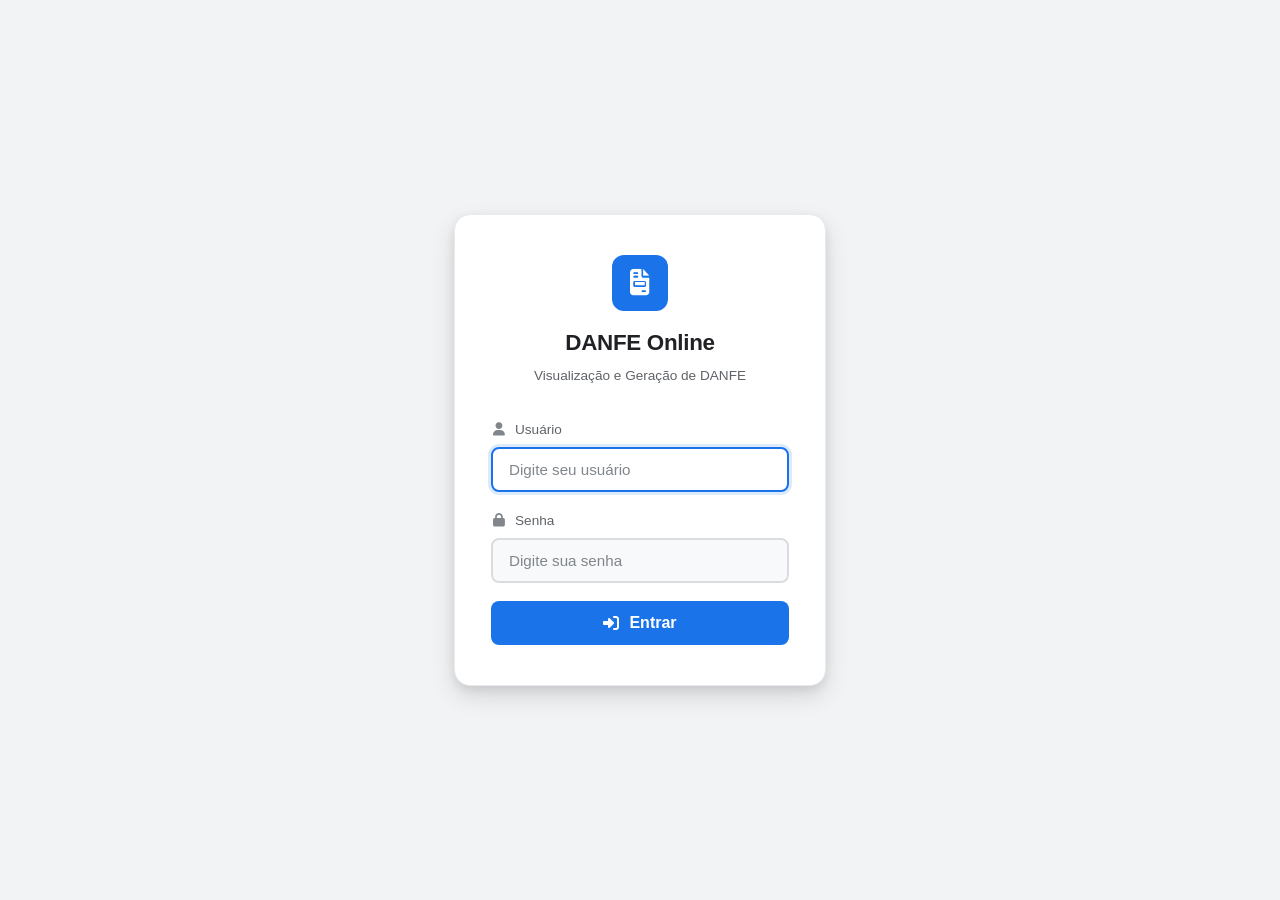
==== webapp/login.html @ b050593a "feat: replace HTTP Basic Auth with session-based login form - Rewrite auth.php to use PHP sessions i" ====
<!DOCTYPE html>
<html lang="pt-BR">
<head>
    <meta charset="UTF-8">
    <meta name="viewport" content="width=device-width, initial-scale=1.0">
    <meta name="theme-color" content="#1a73e8">
    <meta name="description" content="DANFE Online — Login">
    <title>DANFE Online — Login</title>
    <link rel="icon" href="data:image/svg+xml,<svg xmlns='http://www.w3.org/2000/svg' viewBox='0 0 100 100'><text y='.9em' font-size='90'>🔐</text></svg>">
    <link rel="stylesheet" href="https://cdnjs.cloudflare.com/ajax/libs/font-awesome/6.5.1/css/all.min.css">
    <link rel="stylesheet" href="styles.css">
</head>
<body class="login-page">

<div class="login-wrapper">
    <div class="login-card">

        <!-- Logo / Branding -->
        <div class="login-card__brand">
            <div class="login-card__logo">
                <i class="fa-solid fa-file-invoice"></i>
            </div>
            <h1 class="login-card__title">DANFE Online</h1>
            <p class="login-card__subtitle">Visualização e Geração de DANFE</p>
        </div>

        <!-- Error Messages -->
        <div class="login-error" id="login-error" style="display:none;">
            <i class="fa-solid fa-circle-exclamation"></i>
            <span id="login-error-text"></span>
        </div>

        <!-- Login Form -->
        <form class="login-form" method="POST" action="login.php" autocomplete="off">
            <input type="hidden" name="redirect" id="login-redirect" value="/">

            <div class="login-form__field">
                <label class="login-form__label" for="username">
                    <i class="fa-solid fa-user"></i> Usuário
                </label>
                <input
                    type="text"
                    id="username"
                    name="username"
                    class="login-form__input"
                    placeholder="Digite seu usuário"
                    autocomplete="username"
                    required
                    autofocus
                >
            </div>

            <div class="login-form__field">
                <label class="login-form__label" for="password">
                    <i class="fa-solid fa-lock"></i> Senha
                </label>
                <input
                    type="password"
                    id="password"
                    name="password"
                    class="login-form__input"
                    placeholder="Digite sua senha"
                    autocomplete="current-password"
                    required
                >
            </div>

            <button type="submit" class="login-form__submit">
                <i class="fa-solid fa-right-to-bracket"></i> Entrar
            </button>
        </form>

    </div>
</div>

<script>
(function() {
    // Set redirect from URL parameter
    const params = new URLSearchParams(window.location.search);
    const redirect = params.get('redirect') || '/';
    document.getElementById('login-redirect').value = redirect;

    // Show error message if present
    const error = params.get('error');
    const errorBox = document.getElementById('login-error');
    const errorText = document.getElementById('login-error-text');

    if (error === 'invalid') {
        errorText.textContent = 'Usuário ou senha inválidos. Tente novamente.';
        errorBox.style.display = 'flex';
    } else if (error === 'empty') {
        errorText.textContent = 'Preencha todos os campos.';
        errorBox.style.display = 'flex';
    }

    // Show logged-out message
    if (params.get('logged_out') === '1') {
        errorText.textContent = 'Você saiu da sua conta.';
        errorBox.style.display = 'flex';
        errorBox.classList.add('login-error--info');
    }
})();
</script>

</body>
</html>
---- webapp/styles.css ----
/* ============================================================
           CSS CUSTOM PROPERTIES
           ============================================================ */
        :root {
            --color-primary: #1a73e8;
            --color-primary-hover: #1557b0;
            --color-primary-light: #e8f0fe;
            --color-success: #0f9d58;
            --color-success-light: #e6f4ea;
            --color-warning: #f4b400;
            --color-warning-light: #fef7e0;
            --color-error: #db4437;
            --color-error-light: #fce8e6;
            --color-info: #4285f4;
            --color-info-light: #e8f0fe;
            --color-bg: #f1f3f4;
            --color-surface: #ffffff;
            --color-surface-alt: #f8f9fa;
            --color-text: #202124;
            --color-text-secondary: #5f6368;
            --color-text-muted: #80868b;
            --color-border: #dadce0;
            --color-border-light: #e8eaed;
            --shadow-xs: 0 1px 2px rgba(0,0,0,0.06);
            --shadow-sm: 0 1px 3px rgba(0,0,0,0.10), 0 1px 2px rgba(0,0,0,0.06);
            --shadow-md: 0 4px 6px rgba(0,0,0,0.10), 0 2px 4px rgba(0,0,0,0.06);
            --shadow-lg: 0 10px 25px rgba(0,0,0,0.12), 0 4px 10px rgba(0,0,0,0.08);
            --shadow-xl: 0 20px 50px rgba(0,0,0,0.18);
            --radius-xs: 4px;
            --radius-sm: 8px;
            --radius-md: 12px;
            --radius-lg: 16px;
            --radius-xl: 24px;
            --radius-full: 50%;
            --font-sans: -apple-system, BlinkMacSystemFont, 'Segoe UI', Roboto, Oxygen, Ubuntu, Cantarell, sans-serif;
            --font-mono: 'SF Mono', 'Fira Code', 'Fira Mono', 'Roboto Mono', 'Courier New', monospace;
            --transition-fast: 0.15s ease;
            --transition: 0.25s ease;
            --transition-slow: 0.4s ease;
            --max-width: 1100px;
            --header-height: 64px;
        }

        /* ============================================================
           DARK THEME
           ============================================================ */
        body.theme-dark {
            --color-primary: #8ab4f8;
            --color-primary-hover: #aecbfa;
            --color-primary-light: #1a2a4a;
            --color-success: #34a853;
            --color-success-light: #0d2818;
            --color-warning: #fdd663;
            --color-warning-light: #332b10;
            --color-error: #f28b82;
            --color-error-light: #3c1518;
            --color-info: #8ab4f8;
            --color-info-light: #1a2a4a;
            --color-bg: #0f0f1a;
            --color-surface: #1a1a2e;
            --color-surface-alt: #12122a;
            --color-text: #e8eaed;
            --color-text-secondary: #9aa0a6;
            --color-text-muted: #6e7681;
            --color-border: #2d2d4a;
            --color-border-light: #1e1e38;
            --shadow-xs: 0 1px 2px rgba(0,0,0,0.4);
            --shadow-sm: 0 1px 3px rgba(0,0,0,0.5), 0 1px 2px rgba(0,0,0,0.4);
            --shadow-md: 0 4px 6px rgba(0,0,0,0.5), 0 2px 4px rgba(0,0,0,0.4);
            --shadow-lg: 0 10px 25px rgba(0,0,0,0.6), 0 4px 10px rgba(0,0,0,0.5);
            --shadow-xl: 0 20px 50px rgba(0,0,0,0.7);
            color-scheme: dark;
        }

        /* ============================================================
           RESET & BASE
           ============================================================ */
        *, *::before, *::after { box-sizing: border-box; margin: 0; padding: 0; }

        html {
            font-size: 16px;
            -webkit-font-smoothing: antialiased;
            -moz-osx-font-smoothing: grayscale;
            scroll-behavior: smooth;
        }

        body {
            font-family: var(--font-sans);
            background: var(--color-bg);
            color: var(--color-text);
            line-height: 1.6;
            min-height: 100vh;
            display: flex;
            flex-direction: column;
        }

        /* ============================================================
           HEADER
           ============================================================ */
        .header {
            background: var(--color-surface);
            border-bottom: 1px solid var(--color-border);
            padding: 0 24px;
            height: var(--header-height);
            display: flex;
            align-items: center;
            gap: 14px;
            position: sticky;
            top: 0;
            z-index: 100;
            box-shadow: var(--shadow-xs);
        }

        .header__logo {
            width: 42px;
            height: 42px;
            background: var(--color-primary);
            border-radius: var(--radius-sm);
            display: flex;
            align-items: center;
            justify-content: center;
            color: white;
            font-size: 20px;
            flex-shrink: 0;
        }

        .header__title {
            font-size: 1.25rem;
            font-weight: 700;
            color: var(--color-text);
            letter-spacing: -0.3px;
        }

        .header__subtitle {
            font-size: 0.8rem;
            color: var(--color-text-secondary);
            font-weight: 400;
            display: block;
        }

        /* Header controls (theme + language) */
        .header__controls {
            display: flex;
            align-items: center;
            gap: 8px;
            margin-left: auto;
            flex-shrink: 0;
        }

        .theme-toggle {
            width: 38px;
            height: 38px;
            border: none;
            background: none;
            border-radius: var(--radius-full);
            cursor: pointer;
            display: flex;
            align-items: center;
            justify-content: center;
            font-size: 1.1rem;
            color: var(--color-text-secondary);
            transition: background var(--transition-fast), color var(--transition-fast);
        }

        .theme-toggle:hover {
            background: var(--color-bg);
            color: var(--color-text);
        }

        .lang-flags {
            display: flex;
            align-items: center;
            gap: 6px;
        }

        .lang-flag {
            width: 32px;
            height: 22px;
            border-radius: 4px;
            cursor: pointer;
            opacity: 0.45;
            transition: opacity var(--transition-fast), transform var(--transition-fast);
            object-fit: cover;
            border: 2px solid transparent;
        }

        .lang-flag:hover {
            opacity: 0.8;
            transform: scale(1.1);
        }

        .lang-flag--active {
            opacity: 1;
            border-color: transparent;
        }

        /* ============================================================
           MAIN CONTAINER
           ============================================================ */
        .container {
            max-width: var(--max-width);
            width: 100%;
            margin: 0 auto;
            padding: 24px 20px 40px;
            flex: 1;
        }

        /* ============================================================
           TAB NAVIGATION
           ============================================================ */
        .tab-nav {
            display: flex;
            gap: 4px;
            background: var(--color-surface);
            border-radius: var(--radius-md);
            padding: 4px;
            box-shadow: var(--shadow-sm);
            margin-bottom: 24px;
        }

        .tab-nav__btn {
            flex: 1;
            padding: 12px 20px;
            border: none;
            background: transparent;
            border-radius: var(--radius-sm);
            font-family: var(--font-sans);
            font-size: 0.925rem;
            font-weight: 500;
            color: var(--color-text-secondary);
            cursor: pointer;
            transition: all var(--transition-fast);
            display: flex;
            align-items: center;
            justify-content: center;
            gap: 8px;
            white-space: nowrap;
        }

        .tab-nav__btn:hover {
            background: var(--color-surface-alt);
            color: var(--color-text);
        }

        .tab-nav__btn--active {
            background: var(--color-primary);
            color: #fff;
            box-shadow: var(--shadow-sm);
        }

        .tab-nav__btn--active:hover {
            background: var(--color-primary-hover);
            color: #fff;
        }

        .tab-nav__icon { font-size: 1rem; }

        /* ============================================================
           TAB PANELS
           ============================================================ */
        .tab-panel { display: none; }
        .tab-panel--active { display: block; animation: fadeSlideIn 0.3s ease; }

        @keyframes fadeSlideIn {
            from { opacity: 0; transform: translateY(8px); }
            to { opacity: 1; transform: translateY(0); }
        }

        /* ============================================================
           CARDS
           ============================================================ */
        .card {
            background: var(--color-surface);
            border-radius: var(--radius-md);
            padding: 28px;
            box-shadow: var(--shadow-sm);
            border: 1px solid var(--color-border-light);
        }

        .card + .card { margin-top: 20px; }

        .card__title {
            font-size: 1.05rem;
            font-weight: 600;
            margin-bottom: 20px;
            display: flex;
            align-items: center;
            gap: 10px;
            color: var(--color-text);
        }

        .card__title i { color: var(--color-primary); font-size: 1.1rem; }

        /* ============================================================
           INPUT GROUPS
           ============================================================ */
        .input-group {
            display: flex;
            gap: 12px;
            align-items: flex-end;
            flex-wrap: wrap;
        }

        .input-wrapper {
            flex: 1;
            min-width: 280px;
        }

        .input-wrapper__label {
            display: block;
            font-size: 0.85rem;
            font-weight: 500;
            color: var(--color-text-secondary);
            margin-bottom: 6px;
        }

        .input-wrapper__hint {
            font-size: 0.75rem;
            color: var(--color-text-muted);
            margin-top: 6px;
            display: flex;
            align-items: center;
            gap: 6px;
        }

        .input--chave {
            width: 100%;
            padding: 13px 16px;
            border: 2px solid var(--color-border);
            border-radius: var(--radius-sm);
            font-family: var(--font-mono);
            font-size: 1.1rem;
            letter-spacing: 2px;
            color: var(--color-text);
            background: var(--color-surface-alt);
            transition: border-color var(--transition-fast), box-shadow var(--transition-fast);
            outline: none;
        }

        .input--chave:focus {
            border-color: var(--color-primary);
            box-shadow: 0 0 0 3px rgba(26,115,232,0.15);
            background: var(--color-surface);
        }

        .input--chave--error {
            border-color: var(--color-error);
            animation: shake 0.4s ease;
        }

        .input--chave--error:focus {
            box-shadow: 0 0 0 3px rgba(219,68,55,0.15);
        }

        .input--chave--valid {
            border-color: var(--color-success);
        }

        .input--chave--valid:focus {
            box-shadow: 0 0 0 3px rgba(15,157,88,0.15);
        }

        @keyframes shake {
            0%, 100% { transform: translateX(0); }
            20% { transform: translateX(-6px); }
            40% { transform: translateX(6px); }
            60% { transform: translateX(-4px); }
            80% { transform: translateX(4px); }
        }

        .digit-counter {
            display: inline-flex;
            align-items: center;
            gap: 6px;
            font-size: 0.8rem;
            font-weight: 500;
            padding: 4px 10px;
            border-radius: var(--radius-xl);
            transition: all var(--transition-fast);
        }

        .digit-counter--incomplete { background: var(--color-warning-light); color: #b06000; }
        .digit-counter--complete { background: var(--color-success-light); color: var(--color-success); }

        /* ============================================================
           BUTTONS
           ============================================================ */
        .btn {
            display: inline-flex;
            align-items: center;
            justify-content: center;
            gap: 8px;
            padding: 12px 24px;
            border: none;
            border-radius: var(--radius-sm);
            font-family: var(--font-sans);
            font-size: 0.925rem;
            font-weight: 500;
            cursor: pointer;
            transition: all var(--transition-fast);
            text-decoration: none;
            white-space: nowrap;
            line-height: 1.4;
        }

        .btn:active { transform: scale(0.97); }

        .btn--primary {
            background: var(--color-primary);
            color: #fff;
        }
        .btn--primary:hover { background: var(--color-primary-hover); box-shadow: var(--shadow-md); }
        .btn--primary:disabled { background: #a8c8f0; cursor: not-allowed; box-shadow: none; }
        body.theme-dark .btn--primary:disabled { background: #3a3a6a; color: #888; }

        .btn--secondary {
            background: var(--color-surface);
            color: var(--color-text);
            border: 2px solid var(--color-border);
        }
        .btn--secondary:hover { background: var(--color-surface-alt); border-color: var(--color-text-muted); }

        .btn--success {
            background: var(--color-success);
            color: #fff;
        }
        .btn--success:hover { background: #0b8043; box-shadow: var(--shadow-md); }

        .btn--icon {
            width: 42px;
            height: 42px;
            padding: 0;
            border-radius: var(--radius-full);
            background: var(--color-surface);
            border: 2px solid var(--color-border);
            color: var(--color-text-secondary);
            font-size: 1rem;
        }
        .btn--icon:hover { background: var(--color-surface-alt); color: var(--color-text); }

        .btn--sm { padding: 8px 16px; font-size: 0.85rem; }

        /* ============================================================
           DROP ZONE
           ============================================================ */
        .drop-zone {
            border: 3px dashed var(--color-border);
            border-radius: var(--radius-md);
            padding: 48px 24px;
            text-align: center;
            cursor: pointer;
            transition: all var(--transition);
            background: var(--color-surface-alt);
            position: relative;
        }

        .drop-zone:hover,
        .drop-zone--dragover {
            border-color: var(--color-primary);
            background: var(--color-primary-light);
            transform: translateY(-1px);
        }

        .drop-zone--dragover {
            border-style: solid;
            box-shadow: var(--shadow-md);
        }

        .drop-zone__icon {
            font-size: 3rem;
            color: var(--color-primary);
            margin-bottom: 16px;
            display: block;
            transition: transform var(--transition);
        }

        .drop-zone--dragover .drop-zone__icon { transform: scale(1.1); }

        .drop-zone__text {
            font-size: 1.05rem;
            font-weight: 500;
            color: var(--color-text);
            margin-bottom: 6px;
        }

        .drop-zone__subtext {
            font-size: 0.85rem;
            color: var(--color-text-secondary);
        }

        .drop-zone__file-info {
            margin-top: 16px;
            padding: 10px 16px;
            background: var(--color-success-light);
            color: var(--color-success);
            border-radius: var(--radius-sm);
            font-weight: 500;
            font-size: 0.9rem;
            display: none;
            align-items: center;
            gap: 8px;
            justify-content: center;
        }

        .drop-zone__file-info--visible { display: flex; }

        /* ============================================================
           PDF VIEWER
           ============================================================ */
        .pdf-section {
            display: none;
            animation: fadeSlideIn 0.4s ease;
        }

        .pdf-section--visible { display: block; }

        .pdf-section__header {
            display: flex;
            align-items: center;
            justify-content: space-between;
            flex-wrap: wrap;
            gap: 12px;
            margin-bottom: 16px;
        }

        .pdf-section__title {
            font-size: 1.05rem;
            font-weight: 600;
            display: flex;
            align-items: center;
            gap: 8px;
        }

        .download-bar {
            display: flex;
            align-items: center;
            gap: 14px;
            background: var(--color-success-light);
            border: 1px solid var(--color-success);
            border-radius: var(--radius-md);
            padding: 14px 20px;
            flex-wrap: wrap;
        }

        .download-bar__icon {
            font-size: 1.8rem;
            color: var(--color-success);
            flex-shrink: 0;
        }

        .download-bar__info {
            flex: 1;
            min-width: 150px;
        }

        .download-bar__filename {
            font-weight: 600;
            font-size: 0.92rem;
            color: var(--color-text);
            word-break: break-all;
        }

        .download-bar__status {
            font-size: 0.8rem;
            color: var(--color-success);
            font-weight: 500;
        }

        @media (max-width: 600px) {
            .download-bar {
                flex-direction: column;
                align-items: flex-start;
                gap: 10px;
            }
        }

        /* ============================================================
           MODAL (CAMERA)
           ============================================================ */
        .modal {
            display: none;
            position: fixed;
            inset: 0;
            z-index: 1000;
            align-items: center;
            justify-content: center;
        }

        .modal--visible {
            display: flex;
            animation: fadeIn 0.25s ease;
        }

        .modal__backdrop {
            position: absolute;
            inset: 0;
            background: rgba(0,0,0,0.6);
            backdrop-filter: blur(4px);
        }

        .modal__content {
            position: relative;
            background: var(--color-surface);
            border-radius: var(--radius-lg);
            box-shadow: var(--shadow-xl);
            width: 95%;
            max-width: 560px;
            max-height: 90vh;
            overflow-y: auto;
            padding: 0;
            animation: scaleIn 0.3s ease;
        }

        @keyframes fadeIn { from { opacity: 0; } to { opacity: 1; } }
        @keyframes scaleIn { from { opacity: 0; transform: scale(0.95); } to { opacity: 1; transform: scale(1); } }

        .modal__header {
            padding: 16px 20px;
            display: flex;
            align-items: center;
            justify-content: space-between;
            border-bottom: 1px solid var(--color-border-light);
        }

        .modal__title {
            font-size: 1rem;
            font-weight: 600;
            display: flex;
            align-items: center;
            gap: 8px;
        }

        .modal__close {
            width: 36px;
            height: 36px;
            border: none;
            background: transparent;
            border-radius: var(--radius-full);
            cursor: pointer;
            font-size: 1.2rem;
            color: var(--color-text-secondary);
            display: flex;
            align-items: center;
            justify-content: center;
            transition: all var(--transition-fast);
        }
        .modal__close:hover { background: var(--color-surface-alt); color: var(--color-text); }

        .modal__body { padding: 20px; }

        .camera-container {
            width: 100%;
            border-radius: var(--radius-sm);
            overflow: hidden;
            background: #000;
        }

        .camera-container video {
            width: 100%;
            display: block;
            border-radius: var(--radius-sm);
            transition: transform 0.15s ease;
        }

        #camera-reader {
            width: 100%;
            min-height: 290px;
            position: relative;
        }

        #camera-reader .drawingBuffer {
            display: none;
        }

        .camera-zoom {
            display: flex;
            align-items: center;
            gap: 8px;
            margin-top: 14px;
            padding: 0 4px;
        }

        .camera-zoom__icon {
            font-size: 0.85rem;
            color: var(--color-text-secondary);
            flex-shrink: 0;
        }

        .camera-zoom__slider {
            flex: 1;
            height: 6px;
            -webkit-appearance: none;
            appearance: none;
            background: var(--color-border);
            border-radius: 3px;
            outline: none;
            cursor: pointer;
        }

        .camera-zoom__slider::-webkit-slider-thumb {
            -webkit-appearance: none;
            width: 18px;
            height: 18px;
            border-radius: 50%;
            background: var(--color-primary);
            cursor: pointer;
            border: 2px solid var(--color-surface);
            box-shadow: var(--shadow-xs);
        }

        .camera-zoom__slider::-moz-range-thumb {
            width: 18px;
            height: 18px;
            border-radius: 50%;
            background: var(--color-primary);
            cursor: pointer;
            border: 2px solid var(--color-surface);
        }

        .camera-zoom__value {
            font-size: 0.82rem;
            font-weight: 600;
            color: var(--color-text-secondary);
            min-width: 36px;
            text-align: center;
            flex-shrink: 0;
        }

        .camera-controls {
            display: flex;
            gap: 10px;
            margin-top: 16px;
            justify-content: center;
            flex-wrap: wrap;
        }

        .camera-status {
            text-align: center;
            margin-top: 12px;
            font-size: 0.85rem;
            color: var(--color-text-secondary);
            min-height: 20px;
        }

        /* ============================================================
           LOADING OVERLAY
           ============================================================ */
        .loading-overlay {
            display: none;
            position: fixed;
            inset: 0;
            z-index: 1100;
            background: rgba(255,255,255,0.85);
            backdrop-filter: blur(4px);
            align-items: center;
            justify-content: center;
            flex-direction: column;
            gap: 20px;
        }

        .loading-overlay--visible { display: flex; }

        .spinner {
            width: 48px;
            height: 48px;
            border: 4px solid var(--color-border);
            border-top-color: var(--color-primary);
            border-radius: var(--radius-full);
            animation: spin 0.8s linear infinite;
        }

        @keyframes spin { to { transform: rotate(360deg); } }

        .loading-text {
            font-size: 1rem;
            font-weight: 500;
            color: var(--color-text);
        }

        /* ============================================================
           TOAST NOTIFICATIONS
           ============================================================ */
        .toast-container {
            position: fixed;
            bottom: 24px;
            right: 24px;
            z-index: 1200;
            display: flex;
            flex-direction: column-reverse;
            gap: 10px;
            max-width: 420px;
            width: calc(100% - 48px);
        }

        .toast {
            padding: 14px 18px;
            border-radius: var(--radius-sm);
            box-shadow: var(--shadow-lg);
            display: flex;
            align-items: flex-start;
            gap: 12px;
            font-size: 0.9rem;
            line-height: 1.5;
            animation: toastSlideIn 0.35s ease;
            cursor: pointer;
            border-left: 4px solid transparent;
        }

        @keyframes toastSlideIn {
            from { opacity: 0; transform: translateX(80px); }
            to { opacity: 1; transform: translateX(0); }
        }

        .toast--removing {
            animation: toastSlideOut 0.3s ease forwards;
        }

        @keyframes toastSlideOut {
            from { opacity: 1; transform: translateX(0); }
            to { opacity: 0; transform: translateX(80px); }
        }

        .toast--success { background: #e6f4ea; color: #0b5e2e; border-left-color: var(--color-success); }
        .toast--error { background: #fce8e6; color: #a50e0e; border-left-color: var(--color-error); }
        .toast--warning { background: #fef7e0; color: #7a5d00; border-left-color: var(--color-warning); }
        .toast--info { background: #e8f0fe; color: #174ea6; border-left-color: var(--color-info); }

        .toast__icon { font-size: 1.1rem; flex-shrink: 0; margin-top: 1px; }
        .toast__text { flex: 1; }
        .toast__close {
            background: none;
            border: none;
            cursor: pointer;
            color: inherit;
            opacity: 0.5;
            font-size: 1rem;
            padding: 0;
            line-height: 1;
            flex-shrink: 0;
        }
        .toast__close:hover { opacity: 1; }

        /* ============================================================
           FALLBACK UI
           ============================================================ */
        .fallback-box {
            display: none;
            padding: 20px;
            background: var(--color-warning-light);
            border: 1px solid #fde293;
            border-radius: var(--radius-sm);
            margin-top: 16px;
            animation: fadeSlideIn 0.3s ease;
        }

        .fallback-box--visible { display: block; }

        .fallback-box__title {
            font-weight: 600;
            color: #7a5d00;
            margin-bottom: 10px;
            display: flex;
            align-items: center;
            gap: 8px;
        }

        .fallback-box__text {
            font-size: 0.9rem;
            color: #5f4b00;
            line-height: 1.6;
        }

        .fallback-box__link {
            display: inline-block;
            margin-top: 10px;
            color: var(--color-primary);
            font-weight: 500;
            text-decoration: none;
        }

        .fallback-box__link:hover { text-decoration: underline; }

        /* ============================================================
           RESPONSIVE
           ============================================================ */
        @media (max-width: 768px) {
            .container { padding: 16px 12px 32px; }
            .card { padding: 20px 16px; }
            .tab-nav__btn { padding: 10px 14px; font-size: 0.85rem; }
            .tab-nav__btn span.tab-nav__label { display: none; }
            .tab-nav__icon { font-size: 1.2rem; }
            .input--chave { font-size: 0.95rem; letter-spacing: 1px; padding: 12px 14px; }
            .input-group { flex-direction: column; }
            .btn { width: 100%; justify-content: center; }
            .pdf-section__header { flex-direction: column; }
            .modal__content { width: 98%; max-width: none; border-radius: var(--radius-md); }
            .toast-container { bottom: 16px; right: 16px; left: 16px; max-width: none; width: auto; }
        }

        @media (max-width: 480px) {
            .header { padding: 0 12px; }
            .header__title { font-size: 1.05rem; }
            .header__subtitle { font-size: 0.7rem; }
            .card__title { font-size: 0.95rem; }
            .drop-zone { padding: 32px 16px; }
            .drop-zone__icon { font-size: 2.5rem; }
        }

        /* ============================================================
           ACCESSIBILITY & PRINT
           ============================================================ */
        .sr-only {
            position: absolute; width: 1px; height: 1px;
            padding: 0; margin: -1px; overflow: hidden;
            clip: rect(0,0,0,0); white-space: nowrap; border: 0;
        }

        @media print {
            .header, .tab-nav, .card, .btn, .toast-container, .loading-overlay, .modal { display: none !important; }
            .pdf-viewer-wrapper { box-shadow: none; border: none; }
            .pdf-viewer { height: auto; min-height: auto; }
            .container { max-width: 100%; padding: 0; }
        }

        /* Hide html5-qrcode internal elements we don't need */
        #camera-reader button { display: none !important; }

        /* =====================================================
           HELP SECTION — "Como obter o XML"
           ===================================================== */
        .help-section {
            margin-top: 20px;
            border: 1px solid var(--color-border);
            border-radius: var(--radius-sm);
            overflow: hidden;
            background: var(--color-surface);
        }

        .help-section__toggle {
            display: flex;
            align-items: center;
            gap: 10px;
            width: 100%;
            padding: 14px 18px;
            background: none;
            border: none;
            cursor: pointer;
            font-size: 0.95rem;
            font-weight: 600;
            color: var(--color-text);
            text-align: left;
            transition: background var(--transition);
        }

        .help-section__toggle:hover {
            background: var(--color-bg);
        }

        .help-section__toggle .fa-circle-question {
            color: var(--color-primary);
            font-size: 1.1rem;
        }

        .help-section__arrow {
            margin-left: auto;
            transition: transform 0.25s ease;
        }

        .help-section__toggle[aria-expanded="true"] .help-section__arrow {
            transform: rotate(180deg);
        }

        .help-section__content {
            max-height: 0;
            overflow: hidden;
            transition: max-height 0.35s ease, padding 0.35s ease;
            padding: 0 18px;
        }

        .help-section__content--open {
            max-height: 600px;
            padding: 0 18px 16px;
        }

        .help-section__intro {
            font-size: 0.9rem;
            color: var(--color-text-secondary);
            margin: 0 0 12px;
        }

        .help-section__list {
            margin: 0 0 12px 20px;
            padding: 0;
            font-size: 0.88rem;
            line-height: 1.7;
            color: var(--color-text);
        }

        .help-section__list li {
            margin-bottom: 6px;
        }

        .help-section__list a {
            color: var(--color-primary);
            text-decoration: none;
            font-weight: 500;
        }

        .help-section__list a:hover {
            text-decoration: underline;
        }

        .help-section__tip {
            display: flex;
            align-items: flex-start;
            gap: 8px;
            font-size: 0.88rem;
            color: var(--color-primary-dark);
            background: #e8f0fe;
            border-radius: var(--radius-sm);
            padding: 10px 14px;
            margin: 0;
        }

        .help-section__tip .fa-lightbulb {
            flex-shrink: 0;
            margin-top: 1px;
        }

        /* =====================================================
           SCAN KEY SECTION (Upload tab)
           ===================================================== */
        .scan-key-section {
            margin-top: 20px;
            padding: 16px 18px;
            background: var(--color-surface-alt);
            border: 1px solid var(--color-border-light);
            border-radius: var(--radius-sm);
        }

        .scan-key-section__header {
            display: flex;
            align-items: center;
            gap: 8px;
            font-weight: 600;
            font-size: 0.92rem;
            color: var(--color-text);
            margin-bottom: 4px;
        }

        .scan-key-section__header .fa-qrcode {
            color: var(--color-primary);
        }

        .scan-key-section__desc {
            font-size: 0.82rem;
            color: var(--color-text-secondary);
            margin: 0 0 10px;
        }

        .scanned-key-display {
            display: flex;
            align-items: center;
            gap: 10px;
            flex: 1;
            min-width: 0;
        }

        .scanned-key-display__icon {
            color: var(--color-success);
            font-size: 1.1rem;
            flex-shrink: 0;
        }

        .scanned-key-display__key {
            font-family: var(--font-mono);
            font-size: 0.78rem;
            background: var(--color-bg);
            padding: 6px 10px;
            border-radius: var(--radius-xs);
            color: var(--color-text);
            word-break: break-all;
            flex: 1;
            min-width: 0;
            border: 1px solid var(--color-border-light);
        }

        /* =====================================================
           NF-E LINKS DIRECTORY — National Banner
           ===================================================== */
        .nfe-national-banner {
            position: relative;
            border: 2px solid var(--color-primary);
            background: var(--color-primary-light);
            overflow: hidden;
        }

        .nfe-national-banner__badge {
            display: inline-flex;
            align-items: center;
            gap: 6px;
            background: var(--color-primary);
            color: #fff;
            font-size: 0.7rem;
            font-weight: 700;
            padding: 4px 12px;
            border-radius: var(--radius-xl);
            letter-spacing: 0.5px;
            margin-bottom: 8px;
        }

        .nfe-national-banner__desc {
            font-size: 0.88rem;
            color: var(--color-text-secondary);
            line-height: 1.6;
            margin-bottom: 16px;
            max-width: 700px;
        }

        .nfe-national-banner__link {
            display: inline-flex;
            align-items: center;
            gap: 10px;
            padding: 12px 22px;
            background: var(--color-primary);
            color: #fff;
            border-radius: var(--radius-sm);
            text-decoration: none;
            font-weight: 600;
            font-size: 0.95rem;
            transition: all var(--transition-fast);
        }

        .nfe-national-banner__link:hover {
            background: var(--color-primary-hover);
            box-shadow: var(--shadow-md);
            text-decoration: none;
            color: #fff;
        }

        .nfe-national-banner__url {
            font-size: 0.75rem;
            opacity: 0.8;
            font-weight: 400;
            margin-left: 4px;
        }

        /* =====================================================
           NF-E FILTER
           ===================================================== */
        .nfe-filter-wrapper {
            position: relative;
            margin-bottom: 12px;
        }

        .nfe-filter-wrapper__icon {
            position: absolute;
            left: 14px;
            top: 50%;
            transform: translateY(-50%);
            color: var(--color-text-muted);
            font-size: 0.95rem;
            pointer-events: none;
            z-index: 1;
        }

        .nfe-filter-wrapper__input {
            width: 100%;
            padding: 11px 42px 11px 40px;
            border: 2px solid var(--color-border);
            border-radius: var(--radius-sm);
            font-family: var(--font-sans);
            font-size: 0.9rem;
            color: var(--color-text);
            background: var(--color-surface);
            transition: border-color var(--transition-fast), box-shadow var(--transition-fast);
            outline: none;
        }

        .nfe-filter-wrapper__input:focus {
            border-color: var(--color-primary);
            box-shadow: 0 0 0 3px rgba(26,115,232,0.12);
        }

        .nfe-filter-wrapper__input::placeholder {
            color: var(--color-text-muted);
        }

        .nfe-filter-wrapper__clear {
            position: absolute;
            right: 10px;
            top: 50%;
            transform: translateY(-50%);
            background: none;
            border: none;
            cursor: pointer;
            color: var(--color-text-muted);
            font-size: 0.95rem;
            padding: 4px 8px;
            border-radius: var(--radius-full);
            display: flex;
            align-items: center;
            justify-content: center;
            transition: all var(--transition-fast);
        }

        .nfe-filter-wrapper__clear:hover {
            color: var(--color-text);
            background: var(--color-border-light);
        }

        .nfe-filter-wrapper__results {
            font-size: 0.8rem;
            color: var(--color-text-secondary);
            margin-bottom: 12px;
        }

        .nfe-filter-wrapper__results span:first-child {
            font-weight: 700;
            color: var(--color-primary);
        }

        /* =====================================================
           NF-E LINKS TABLE
           ===================================================== */
        .nfe-table-container {
            overflow-x: auto;
            margin: 0 -4px;
            border-radius: var(--radius-sm);
        }

        .nfe-links-table {
            width: 100%;
            border-collapse: collapse;
            font-size: 0.88rem;
            min-width: 600px;
        }

        .nfe-links-table thead {
            background: var(--color-surface-alt);
            position: sticky;
            top: 0;
            z-index: 2;
        }

        .nfe-links-table th {
            text-align: left;
            padding: 10px 14px;
            font-weight: 600;
            font-size: 0.78rem;
            color: var(--color-text-secondary);
            text-transform: uppercase;
            letter-spacing: 0.4px;
            border-bottom: 2px solid var(--color-border);
            white-space: nowrap;
        }

        .nfe-links-table td {
            padding: 10px 14px;
            border-bottom: 1px solid var(--color-border-light);
            vertical-align: middle;
        }

        .nfe-links-table tbody tr {
            transition: background var(--transition-fast);
        }

        .nfe-links-table tbody tr:hover {
            background: var(--color-surface-alt);
        }

        .nfe-estado-badge {
            display: inline-block;
            padding: 2px 8px;
            border-radius: var(--radius-xs);
            font-size: 0.75rem;
            font-weight: 600;
            background: var(--color-info-light);
            color: var(--color-info);
            letter-spacing: 0.3px;
        }

        .nfe-sistema-tag {
            display: inline-block;
            padding: 2px 10px;
            border-radius: var(--radius-xs);
            font-size: 0.75rem;
            font-weight: 500;
            background: var(--color-bg);
            color: var(--color-text-secondary);
            white-space: nowrap;
        }

        .nfe-sistema-tag--ginfes {
            background: #e8f5e9;
            color: #2e7d32;
        }

        .nfe-sistema-tag--capital {
            background: #fff3e0;
            color: #e65100;
        }

        .nfe-link-btn {
            display: inline-flex;
            align-items: center;
            gap: 6px;
            padding: 5px 12px;
            border-radius: var(--radius-xs);
            font-size: 0.8rem;
            font-weight: 500;
            background: var(--color-primary);
            color: #fff;
            text-decoration: none;
            white-space: nowrap;
            transition: all var(--transition-fast);
        }

        .nfe-link-btn:hover {
            background: var(--color-primary-hover);
            text-decoration: none;
            color: #fff;
            box-shadow: var(--shadow-sm);
        }

        /* =====================================================
           NF-E EMPTY STATE
           ===================================================== */
        .nfe-empty-state {
            text-align: center;
            padding: 24px 16px;
            color: var(--color-text-muted);
            font-size: 0.9rem;
        }

        .nfe-empty-state i {
            font-size: 1.5rem;
            display: block;
            margin-bottom: 8px;
            opacity: 0.6;
        }

        /* =====================================================
           NF-E GINFES TIP
           ===================================================== */
        .nfe-ginfes-tip {
            margin-top: 16px;
            padding: 12px 16px;
            background: var(--color-info-light);
            border-radius: var(--radius-sm);
            font-size: 0.84rem;
            color: var(--color-text-secondary);
            line-height: 1.6;
            display: flex;
            align-items: flex-start;
            gap: 10px;
        }

        .nfe-ginfes-tip i {
            color: var(--color-info);
            flex-shrink: 0;
            margin-top: 2px;
            font-size: 1rem;
        }

        .nfe-ginfes-tip code {
            background: var(--color-bg);
            padding: 1px 6px;
            border-radius: 3px;
            font-family: var(--font-mono);
            font-size: 0.82rem;
            white-space: nowrap;
        }

        /* =====================================================
           DARK THEME OVERRIDES — NF-e Directory
           ===================================================== */
        body.theme-dark .nfe-sistema-tag--ginfes {
            background: #1b3a1b;
            color: #81c784;
        }

        body.theme-dark .nfe-sistema-tag--capital {
            background: #3a2a10;
            color: #ffb74d;
        }

        body.theme-dark .nfe-national-banner {
            background: var(--color-primary-light);
            border-color: var(--color-primary);
        }

        body.theme-dark .nfe-ginfes-tip {
            background: var(--color-info-light);
        }

        body.theme-dark .nfe-ginfes-tip code {
            background: var(--color-surface);
        }

        /* =====================================================
           RESPONSIVE — NF-e Table
           ===================================================== */
        @media (max-width: 768px) {
            .nfe-links-table {
                font-size: 0.82rem;
                min-width: 500px;
            }

            .nfe-links-table th,
            .nfe-links-table td {
                padding: 8px 10px;
            }

            .nfe-national-banner__link {
                width: 100%;
                justify-content: center;
                text-align: center;
            }

            .nfe-ginfes-tip {
                flex-direction: column;
                gap: 6px;
            }

            .nfe-link-btn {
                padding: 6px 10px;
                font-size: 0.75rem;
            }
        }

        @media (max-width: 480px) {
            .nfe-national-banner__badge {
                font-size: 0.65rem;
                padding: 3px 10px;
            }

            .nfe-national-banner__url {
                display: block;
                margin-left: 0;
                margin-top: 2px;
            }
        }

        /* =====================================================
           LOGIN PAGE
           ===================================================== */
        .login-page {
            display: flex;
            align-items: center;
            justify-content: center;
            min-height: 100vh;
            background: var(--color-bg);
        }

        .login-wrapper {
            width: 100%;
            max-width: 420px;
            padding: 24px;
        }

        .login-card {
            background: var(--color-surface);
            border-radius: var(--radius-lg);
            padding: 40px 36px;
            box-shadow: var(--shadow-lg);
            border: 1px solid var(--color-border-light);
            animation: fadeSlideIn 0.4s ease;
        }

        .login-card__brand {
            text-align: center;
            margin-bottom: 32px;
        }

        .login-card__logo {
            width: 56px;
            height: 56px;
            background: var(--color-primary);
            border-radius: var(--radius-md);
            display: inline-flex;
            align-items: center;
            justify-content: center;
            color: #fff;
            font-size: 26px;
            margin-bottom: 14px;
        }

        .login-card__title {
            font-size: 1.4rem;
            font-weight: 700;
            color: var(--color-text);
            letter-spacing: -0.3px;
            margin-bottom: 4px;
        }

        .login-card__subtitle {
            font-size: 0.85rem;
            color: var(--color-text-secondary);
        }

        /* Login error banner */
        .login-error {
            display: flex;
            align-items: flex-start;
            gap: 10px;
            padding: 12px 16px;
            background: var(--color-error-light);
            color: var(--color-error);
            border-radius: var(--radius-sm);
            font-size: 0.88rem;
            font-weight: 500;
            margin-bottom: 20px;
            animation: fadeSlideIn 0.3s ease;
        }

        .login-error i {
            flex-shrink: 0;
            margin-top: 1px;
        }

        .login-error--info {
            background: var(--color-info-light);
            color: var(--color-info);
        }

        /* Login form */
        .login-form__field {
            margin-bottom: 18px;
        }

        .login-form__label {
            display: flex;
            align-items: center;
            gap: 8px;
            font-size: 0.85rem;
            font-weight: 500;
            color: var(--color-text-secondary);
            margin-bottom: 6px;
        }

        .login-form__label i {
            color: var(--color-text-muted);
            font-size: 0.85rem;
            width: 16px;
            text-align: center;
        }

        .login-form__input {
            width: 100%;
            padding: 12px 16px;
            border: 2px solid var(--color-border);
            border-radius: var(--radius-sm);
            font-family: var(--font-sans);
            font-size: 0.95rem;
            color: var(--color-text);
            background: var(--color-surface-alt);
            transition: border-color var(--transition-fast), box-shadow var(--transition-fast);
            outline: none;
        }

        .login-form__input:focus {
            border-color: var(--color-primary);
            box-shadow: 0 0 0 3px rgba(26,115,232,0.15);
            background: var(--color-surface);
        }

        .login-form__input::placeholder {
            color: var(--color-text-muted);
        }

        .login-form__submit {
            width: 100%;
            padding: 13px 24px;
            border: none;
            border-radius: var(--radius-sm);
            font-family: var(--font-sans);
            font-size: 1rem;
            font-weight: 600;
            cursor: pointer;
            background: var(--color-primary);
            color: #fff;
            display: flex;
            align-items: center;
            justify-content: center;
            gap: 10px;
            transition: all var(--transition-fast);
            margin-top: 6px;
        }

        .login-form__submit:hover {
            background: var(--color-primary-hover);
            box-shadow: var(--shadow-md);
        }

        .login-form__submit:active {
            transform: scale(0.97);
        }

        @media (max-width: 480px) {
            .login-card {
                padding: 28px 20px;
            }
            .login-card__logo {
                width: 48px;
                height: 48px;
                font-size: 22px;
            }
            .login-card__title {
                font-size: 1.2rem;
            }
        }

        /* =====================================================
           HEADER LOGOUT BUTTON
           ===================================================== */
        .header__logout {
            width: 38px;
            height: 38px;
            border: none;
            background: none;
            border-radius: var(--radius-full);
            cursor: pointer;
            display: flex;
            align-items: center;
            justify-content: center;
            font-size: 1rem;
            color: var(--color-text-secondary);
            transition: background var(--transition-fast), color var(--transition-fast);
            text-decoration: none;
        }

        .header__logout:hover {
            background: var(--color-error-light);
            color: var(--color-error);
        }
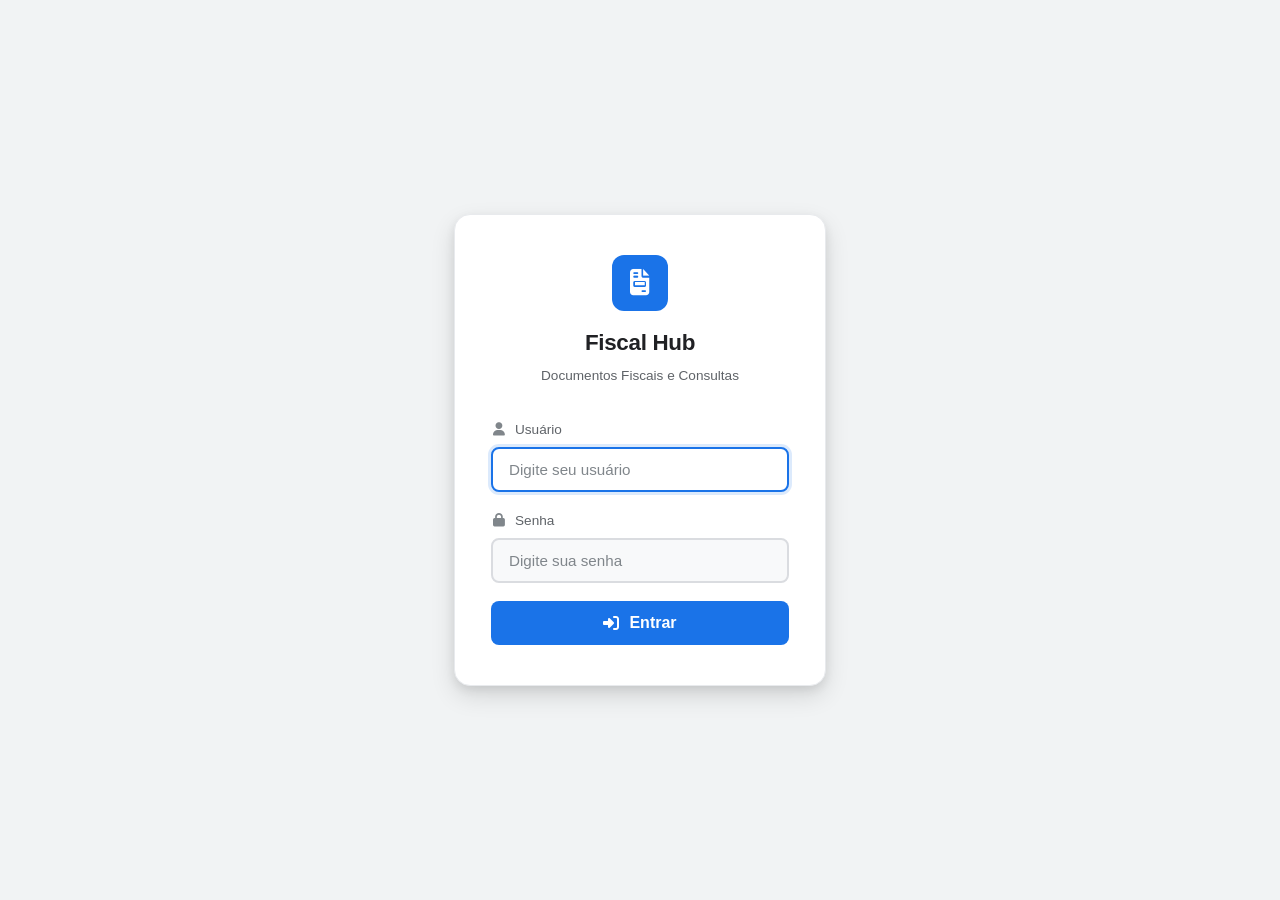
==== commit c96277d8: "feat: rebrand as Fiscal Hub and add CNPJá result pagination - Rebrand "DANFE Online" to "Fiscal Hub"" ====
--- a/webapp/login.html
+++ b/webapp/login.html
@@ -4,8 +4,8 @@
     <meta charset="UTF-8">
     <meta name="viewport" content="width=device-width, initial-scale=1.0">
     <meta name="theme-color" content="#1a73e8">
-    <meta name="description" content="DANFE Online — Login">
-    <title>DANFE Online — Login</title>
+    <meta name="description" content="Fiscal Hub — Login">
+    <title>Fiscal Hub — Login</title>
     <link rel="icon" href="data:image/svg+xml,<svg xmlns='http://www.w3.org/2000/svg' viewBox='0 0 100 100'><text y='.9em' font-size='90'>🔐</text></svg>">
     <link rel="stylesheet" href="https://cdnjs.cloudflare.com/ajax/libs/font-awesome/6.5.1/css/all.min.css">
     <link rel="stylesheet" href="styles.css">
@@ -20,8 +20,8 @@
             <div class="login-card__logo">
                 <i class="fa-solid fa-file-invoice"></i>
             </div>
-            <h1 class="login-card__title">DANFE Online</h1>
-            <p class="login-card__subtitle">Visualização e Geração de DANFE</p>
+            <h1 class="login-card__title">Fiscal Hub</h1>
+            <p class="login-card__subtitle">Documentos Fiscais e Consultas</p>
         </div>
 
         <!-- Error Messages -->
--- a/webapp/styles.css
+++ b/webapp/styles.css
@@ -881,6 +881,574 @@
         .fallback-box__link:hover { text-decoration: underline; }
 
         /* ============================================================
+           CNPJÁ LOOKUP (Consulta CNPJ)
+           ============================================================ */
+        .cnpja-subtabs {
+            display: flex;
+            gap: 4px;
+            background: var(--color-surface-alt);
+            border: 1px solid var(--color-border-light);
+            border-radius: var(--radius-sm);
+            padding: 4px;
+            margin-top: 4px;
+        }
+
+        .cnpja-subtab {
+            flex: 1;
+            padding: 10px 16px;
+            border: none;
+            background: transparent;
+            border-radius: var(--radius-xs);
+            font-family: var(--font-sans);
+            font-size: 0.9rem;
+            font-weight: 500;
+            color: var(--color-text-secondary);
+            cursor: pointer;
+            display: flex;
+            align-items: center;
+            justify-content: center;
+            gap: 8px;
+            transition: all var(--transition-fast);
+        }
+
+        .cnpja-subtab:hover { background: var(--color-surface); color: var(--color-text); }
+
+        .cnpja-subtab--active {
+            background: var(--color-primary);
+            color: #fff;
+            box-shadow: var(--shadow-xs);
+        }
+
+        .cnpja-subtab--active:hover { background: var(--color-primary-hover); color: #fff; }
+
+        .cnpja-subpanel { display: none; }
+        .cnpja-subpanel--active { display: block; animation: fadeSlideIn 0.25s ease; }
+
+        .input--cnpja { letter-spacing: 1px; font-size: 1rem; }
+
+        .cnpja-searchbar {
+            display: flex;
+            align-items: stretch;
+            gap: 10px;
+            flex-wrap: wrap;
+        }
+
+        .cnpja-searchbar__field {
+            flex: 1;
+            min-width: 260px;
+            display: flex;
+            align-items: center;
+            gap: 10px;
+            padding: 0 14px;
+            border: 2px solid var(--color-border);
+            border-radius: var(--radius-sm);
+            background: var(--color-surface-alt);
+            transition: border-color var(--transition-fast), box-shadow var(--transition-fast), background var(--transition-fast);
+        }
+
+        .cnpja-searchbar__field:focus-within {
+            border-color: var(--color-primary);
+            box-shadow: 0 0 0 3px rgba(26,115,232,0.15);
+            background: var(--color-surface);
+        }
+
+        .cnpja-searchbar__icon {
+            font-size: 1rem;
+            color: var(--color-text-muted);
+            flex-shrink: 0;
+        }
+
+        .cnpja-searchbar__input {
+            flex: 1;
+            width: 100%;
+            padding: 13px 0;
+            border: none;
+            background: transparent;
+            font-family: var(--font-sans);
+            font-size: 1rem;
+            color: var(--color-text);
+            outline: none;
+        }
+
+        .cnpja-searchbar__btn {
+            white-space: nowrap;
+        }
+
+        .cnpja-error {
+            display: none;
+            margin-top: 16px;
+            padding: 12px 16px;
+            background: var(--color-error-light);
+            color: var(--color-error);
+            border-radius: var(--radius-sm);
+            font-size: 0.9rem;
+            font-weight: 500;
+        }
+
+        .cnpja-error--visible { display: block; animation: fadeSlideIn 0.25s ease; }
+
+        .cnpja-result { margin-top: 20px; }
+
+        .cnpja-result__grid {
+            display: grid;
+            grid-template-columns: repeat(auto-fit, minmax(220px, 1fr));
+            gap: 12px;
+        }
+
+        .cnpja-result__item {
+            background: var(--color-surface-alt);
+            border: 1px solid var(--color-border-light);
+            border-radius: var(--radius-sm);
+            padding: 12px 14px;
+        }
+
+        .cnpja-result__label {
+            display: block;
+            font-size: 0.72rem;
+            font-weight: 600;
+            text-transform: uppercase;
+            letter-spacing: 0.4px;
+            color: var(--color-text-muted);
+            margin-bottom: 4px;
+        }
+
+        .cnpja-result__value {
+            font-size: 0.95rem;
+            color: var(--color-text);
+            word-break: break-word;
+        }
+
+        .cnpja-result__empty {
+            padding: 16px;
+            background: var(--color-surface-alt);
+            border: 1px dashed var(--color-border);
+            border-radius: var(--radius-sm);
+            color: var(--color-text-secondary);
+            display: flex;
+            align-items: center;
+            gap: 8px;
+            font-size: 0.9rem;
+        }
+
+        .cnpja-result__subtitle {
+            font-size: 0.95rem;
+            font-weight: 600;
+            color: var(--color-text);
+            margin: 20px 0 12px;
+            display: flex;
+            align-items: center;
+            gap: 8px;
+        }
+
+        .cnpja-result__subtitle i { color: var(--color-primary); }
+
+        .cnpja-search-list {
+            display: flex;
+            flex-direction: column;
+            gap: 8px;
+        }
+
+        .cnpja-search-item {
+            display: flex;
+            align-items: center;
+            gap: 14px;
+            width: 100%;
+            padding: 12px 16px;
+            border: 1px solid var(--color-border-light);
+            border-radius: var(--radius-sm);
+            background: var(--color-surface-alt);
+            cursor: pointer;
+            font-family: var(--font-sans);
+            text-align: left;
+            transition: all var(--transition-fast);
+        }
+
+        .cnpja-search-item:hover {
+            border-color: var(--color-primary);
+            background: var(--color-primary-light);
+            transform: translateY(-1px);
+        }
+
+        .cnpja-search-item__avatar {
+            width: 42px;
+            height: 42px;
+            flex-shrink: 0;
+            border-radius: var(--radius-full);
+            display: flex;
+            align-items: center;
+            justify-content: center;
+            font-size: 1rem;
+            font-weight: 700;
+            color: var(--color-primary);
+            background: var(--color-primary-light);
+        }
+
+        .cnpja-search-item__avatar--person {
+            color: #fff;
+            background: var(--color-primary);
+        }
+
+        .cnpja-search-item__content {
+            flex: 1;
+            min-width: 0;
+            display: flex;
+            flex-direction: column;
+            gap: 2px;
+        }
+
+        .cnpja-search-item__title {
+            font-size: 0.95rem;
+            font-weight: 600;
+            color: var(--color-text);
+            white-space: nowrap;
+            overflow: hidden;
+            text-overflow: ellipsis;
+        }
+
+        .cnpja-search-item__meta {
+            font-size: 0.8rem;
+            color: var(--color-text-secondary);
+            white-space: nowrap;
+            overflow: hidden;
+            text-overflow: ellipsis;
+        }
+
+        .cnpja-search-item__chevron {
+            flex-shrink: 0;
+            font-size: 0.85rem;
+            color: var(--color-text-muted);
+        }
+
+        .cnpja-loadmore {
+            display: flex;
+            justify-content: center;
+            margin-top: 12px;
+        }
+
+        .cnpja-hero {
+            display: flex;
+            align-items: flex-start;
+            gap: 16px;
+            padding: 20px;
+            background: linear-gradient(135deg, var(--color-primary-light), var(--color-surface-alt));
+            border: 1px solid var(--color-border-light);
+            border-radius: var(--radius-md);
+        }
+
+        .cnpja-hero--person {
+            align-items: center;
+        }
+
+        .cnpja-hero__avatar {
+            width: 56px;
+            height: 56px;
+            flex-shrink: 0;
+            border-radius: var(--radius-full);
+            display: flex;
+            align-items: center;
+            justify-content: center;
+            font-size: 1.3rem;
+            font-weight: 700;
+            color: #fff;
+            background: var(--color-primary);
+        }
+
+        .cnpja-hero__main {
+            flex: 1;
+            min-width: 0;
+        }
+
+        .cnpja-hero__title {
+            font-size: 1.35rem;
+            font-weight: 700;
+            color: var(--color-text);
+            line-height: 1.3;
+            word-break: break-word;
+        }
+
+        .cnpja-hero__subtitle {
+            font-size: 0.95rem;
+            color: var(--color-text-secondary);
+            margin-top: 2px;
+        }
+
+        .cnpja-hero__badges {
+            display: flex;
+            flex-wrap: wrap;
+            gap: 8px;
+            margin-top: 10px;
+        }
+
+        .cnpja-badge {
+            display: inline-flex;
+            align-items: center;
+            gap: 6px;
+            padding: 4px 10px;
+            border-radius: var(--radius-xl);
+            font-size: 0.78rem;
+            font-weight: 600;
+            background: var(--color-surface);
+            border: 1px solid var(--color-border-light);
+            color: var(--color-text-secondary);
+        }
+
+        .cnpja-badge i { font-size: 0.7rem; }
+
+        .cnpja-badge--status { border-color: transparent; }
+        .cnpja-badge--success { background: var(--color-success-light); color: var(--color-success); }
+        .cnpja-badge--danger { background: var(--color-error-light); color: var(--color-error); }
+        .cnpja-badge--neutral { background: var(--color-surface-alt); color: var(--color-text-secondary); }
+
+        .cnpja-info-grid {
+            display: grid;
+            grid-template-columns: repeat(auto-fit, minmax(240px, 1fr));
+            gap: 12px;
+            margin-top: 14px;
+        }
+
+        .cnpja-info-item {
+            display: flex;
+            align-items: flex-start;
+            gap: 12px;
+            padding: 12px 14px;
+            background: var(--color-surface-alt);
+            border: 1px solid var(--color-border-light);
+            border-radius: var(--radius-sm);
+        }
+
+        .cnpja-info-item__icon {
+            width: 34px;
+            height: 34px;
+            flex-shrink: 0;
+            border-radius: var(--radius-xs);
+            display: flex;
+            align-items: center;
+            justify-content: center;
+            color: var(--color-primary);
+            background: var(--color-primary-light);
+        }
+
+        .cnpja-info-item__content {
+            min-width: 0;
+            display: flex;
+            flex-direction: column;
+            gap: 2px;
+        }
+
+        .cnpja-info-item__label {
+            font-size: 0.72rem;
+            font-weight: 600;
+            text-transform: uppercase;
+            letter-spacing: 0.4px;
+            color: var(--color-text-muted);
+        }
+
+        .cnpja-info-item__value {
+            font-size: 0.92rem;
+            color: var(--color-text);
+            word-break: break-word;
+        }
+
+        .cnpja-members {
+            display: flex;
+            flex-direction: column;
+            gap: 10px;
+        }
+
+        .cnpja-member {
+            display: flex;
+            align-items: center;
+            gap: 14px;
+            padding: 12px 16px;
+            background: var(--color-surface-alt);
+            border: 1px solid var(--color-border-light);
+            border-radius: var(--radius-sm);
+        }
+
+        .cnpja-member__avatar {
+            width: 42px;
+            height: 42px;
+            flex-shrink: 0;
+            border-radius: var(--radius-full);
+            display: flex;
+            align-items: center;
+            justify-content: center;
+            font-size: 0.95rem;
+            font-weight: 700;
+            color: #fff;
+            background: var(--color-primary);
+        }
+
+        .cnpja-member__content {
+            flex: 1;
+            min-width: 0;
+            display: flex;
+            flex-direction: column;
+            gap: 4px;
+        }
+
+        .cnpja-member__name {
+            font-size: 0.95rem;
+            font-weight: 600;
+            color: var(--color-text);
+        }
+
+        .cnpja-member__meta {
+            display: flex;
+            flex-wrap: wrap;
+            gap: 6px 16px;
+            font-size: 0.82rem;
+            color: var(--color-text-secondary);
+        }
+
+        .cnpja-member__meta span {
+            display: inline-flex;
+            align-items: center;
+            gap: 6px;
+        }
+
+        .cnpja-member__meta i { color: var(--color-primary); }
+
+        .cnpja-company-list {
+            display: flex;
+            flex-direction: column;
+            gap: 10px;
+        }
+
+        .cnpja-company-item {
+            background: var(--color-surface-alt);
+            border: 1px solid var(--color-border-light);
+            border-radius: var(--radius-sm);
+            padding: 14px 16px;
+        }
+
+        .cnpja-company-item__header {
+            display: flex;
+            align-items: center;
+            justify-content: space-between;
+            gap: 12px;
+            flex-wrap: wrap;
+        }
+
+        .cnpja-company-item__header strong {
+            font-size: 0.95rem;
+            color: var(--color-text);
+        }
+
+        .cnpja-company-item__taxid {
+            font-family: var(--font-mono);
+            font-size: 0.8rem;
+            color: var(--color-text-secondary);
+            background: var(--color-surface);
+            border: 1px solid var(--color-border-light);
+            padding: 2px 8px;
+            border-radius: var(--radius-xs);
+        }
+
+        .cnpja-company-item__body {
+            display: flex;
+            flex-wrap: wrap;
+            gap: 8px 18px;
+            margin-top: 10px;
+            font-size: 0.85rem;
+            color: var(--color-text-secondary);
+        }
+
+        .cnpja-company-item__body span {
+            display: inline-flex;
+            align-items: center;
+            gap: 6px;
+        }
+
+        .cnpja-company-item__body i { color: var(--color-primary); }
+
+        .cnpja-history { margin-top: 24px; }
+
+        .cnpja-history__header {
+            display: flex;
+            align-items: center;
+            justify-content: space-between;
+            gap: 12px;
+            margin-bottom: 10px;
+            flex-wrap: wrap;
+        }
+
+        .cnpja-history__title {
+            font-size: 0.9rem;
+            font-weight: 600;
+            color: var(--color-text-secondary);
+            display: inline-flex;
+            align-items: center;
+            gap: 8px;
+        }
+
+        .cnpja-history__title i { color: var(--color-primary); }
+
+        .cnpja-history__clear {
+            border: none;
+            background: none;
+            color: var(--color-text-muted);
+            font-family: var(--font-sans);
+            font-size: 0.8rem;
+            cursor: pointer;
+            display: inline-flex;
+            align-items: center;
+            gap: 6px;
+            transition: color var(--transition-fast);
+        }
+
+        .cnpja-history__clear:hover { color: var(--color-error); }
+
+        .cnpja-history__list {
+            display: flex;
+            flex-wrap: wrap;
+            gap: 8px;
+        }
+
+        .cnpja-history__item {
+            display: inline-flex;
+            align-items: center;
+            gap: 10px;
+            padding: 8px 12px;
+            border: 1px solid var(--color-border-light);
+            border-radius: var(--radius-sm);
+            background: var(--color-surface-alt);
+            cursor: pointer;
+            font-family: var(--font-sans);
+            font-size: 0.82rem;
+            color: var(--color-text);
+            transition: all var(--transition-fast);
+        }
+
+        .cnpja-history__item:hover {
+            border-color: var(--color-primary);
+            background: var(--color-primary-light);
+        }
+
+        .cnpja-history__item-label { font-weight: 500; }
+
+        .cnpja-history__item-taxid {
+            font-family: var(--font-mono);
+            font-size: 0.78rem;
+            color: var(--color-text-muted);
+        }
+
+        .cnpja-history__empty {
+            font-size: 0.85rem;
+            color: var(--color-text-muted);
+        }
+
+        @media (max-width: 600px) {
+            .cnpja-company-item__body { flex-direction: column; gap: 6px; }
+            .cnpja-history__item { width: 100%; justify-content: space-between; }
+            .cnpja-searchbar__field { min-width: 0; }
+            .cnpja-searchbar__btn { width: 100%; }
+            .cnpja-hero { flex-direction: column; }
+            .cnpja-hero--person { align-items: flex-start; }
+            .cnpja-member { align-items: flex-start; }
+        }
+
+        /* ============================================================
            RESPONSIVE
            ============================================================ */
         @media (max-width: 768px) {
@@ -897,10 +1465,10 @@
             .toast-container { bottom: 16px; right: 16px; left: 16px; max-width: none; width: auto; }
         }
 
-        @media (max-width: 480px) {
+        @media (max-width: 525px) {
             .header { padding: 0 12px; }
             .header__title { font-size: 1.05rem; }
-            .header__subtitle { font-size: 0.7rem; }
+            .header__subtitle { display: none; }
             .card__title { font-size: 0.95rem; }
             .drop-zone { padding: 32px 16px; }
             .drop-zone__icon { font-size: 2.5rem; }
@@ -1398,6 +1966,46 @@
             background: var(--color-surface);
         }
 
+        /* Dark theme: fix text contrast on primary-colored elements
+           In dark theme, --color-primary becomes light blue (#8ab4f8),
+           so white text is unreadable. Use dark text instead. */
+        body.theme-dark .tab-nav__btn--active {
+            color: #1a1a2e;
+        }
+        body.theme-dark .tab-nav__btn--active:hover {
+            color: #1a1a2e;
+        }
+        body.theme-dark .btn--primary {
+            color: #1a1a2e;
+        }
+        body.theme-dark .btn--primary:hover {
+            color: #1a1a2e;
+        }
+        body.theme-dark .nfe-link-btn {
+            color: #1a1a2e;
+        }
+        body.theme-dark .nfe-link-btn:hover {
+            color: #1a1a2e;
+        }
+        body.theme-dark .nfe-national-banner__link {
+            color: #1a1a2e;
+        }
+        body.theme-dark .nfe-national-banner__link:hover {
+            color: #1a1a2e;
+        }
+        body.theme-dark .nfe-national-banner__badge {
+            color: #1a1a2e;
+        }
+        body.theme-dark .login-form__submit {
+            color: #1a1a2e;
+        }
+        body.theme-dark .login-form__submit:hover {
+            color: #1a1a2e;
+        }
+        body.theme-dark .header__logo {
+            color: #1a1a2e;
+        }
+
         /* =====================================================
            RESPONSIVE — NF-e Table
            ===================================================== */
@@ -1429,16 +2037,14 @@
             }
         }
 
-        @media (max-width: 480px) {
+        @media (max-width: 525px) {
             .nfe-national-banner__badge {
                 font-size: 0.65rem;
                 padding: 3px 10px;
             }
 
             .nfe-national-banner__url {
-                display: block;
-                margin-left: 0;
-                margin-top: 2px;
+                display: none;
             }
         }
 
@@ -1597,7 +2203,7 @@
             transform: scale(0.97);
         }
 
-        @media (max-width: 480px) {
+        @media (max-width: 525px) {
             .login-card {
                 padding: 28px 20px;
             }
